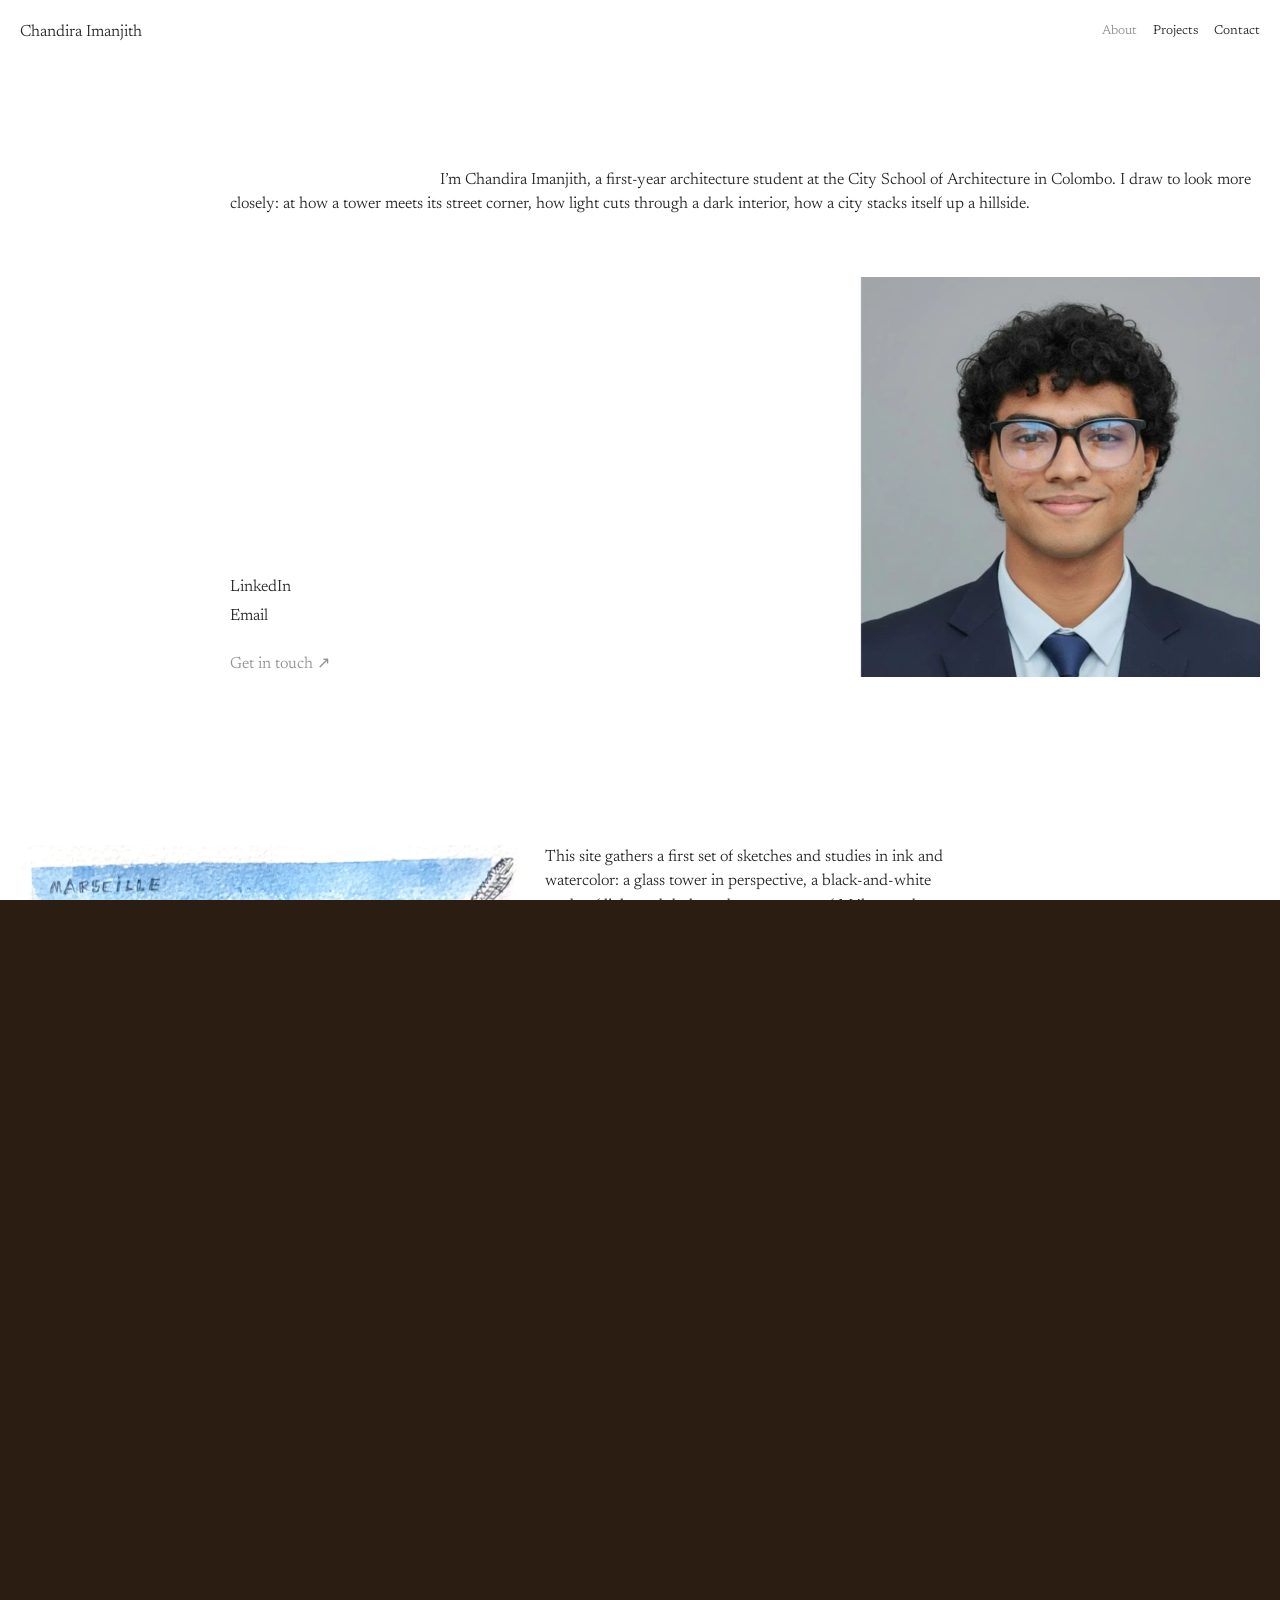
==== about.html @ c1c3565d "Add portfolio site with park map home page Static site for Chandira Imanjith: a pannable, zoomable p" ====
<!doctype html>
<html lang="en">
<head>
<meta charset="utf-8">
<meta name="viewport" content="width=device-width, initial-scale=1, viewport-fit=cover">
<title>About — Chandira Imanjith</title>
<meta name="description" content="Chandira Imanjith is a first-year architecture student at the City School of Architecture, Colombo.">
<link rel="icon" href="data:image/svg+xml,%3Csvg xmlns='http://www.w3.org/2000/svg' viewBox='0 0 32 32'%3E%3Crect width='32' height='32' fill='%23202020'/%3E%3Cpath d='M6 21c5-9 8 5 12-3s5-6 8-7' fill='none' stroke='%23fff' stroke-width='2' stroke-linecap='round'/%3E%3C/svg%3E">
<link rel="preconnect" href="https://fonts.googleapis.com">
<link rel="preconnect" href="https://fonts.gstatic.com" crossorigin>
<link href="https://fonts.googleapis.com/css2?family=Newsreader:ital,opsz,wght@0,6..72,300..500;1,6..72,300..500&display=swap" rel="stylesheet">
<link rel="stylesheet" href="assets/css/style.css">
<script>document.documentElement.classList.add('js');try{if(sessionStorage.getItem('pt')==='1')document.documentElement.classList.add('pt-covered')}catch(e){}</script>
</head>
<body>
<div class="pt" aria-hidden="true"></div>
<div class="topfade" aria-hidden="true">
  <div class="topfade__blur"></div><div class="topfade__blur"></div><div class="topfade__blur"></div><div class="topfade__blur"></div>
  <div class="topfade__wash"></div>
</div>

<header class="header">
  <nav class="header__nav" aria-label="Main">
    <a class="header__logo" href="index.html">Chandira Imanjith</a>
    <ul class="header__links">
      <li><a href="about.html" aria-current="page">About</a></li>
      <li><a href="projects.html">Projects</a></li>
      <li><a href="contact.html">Contact</a></li>
    </ul>
  </nav>
</header>

<main class="about">
  <h1 class="sr-only">About Chandira Imanjith</h1>

  <section class="grid">
    <p class="about__intro" data-reveal="text">I’m Chandira Imanjith, a first-year architecture student at the City School of Architecture in Colombo. I draw to look more closely: at how a tower meets its street corner, how light cuts through a dark interior, how a city stacks itself up a hillside.</p>
  </section>

  <section class="grid about__mid">
    <ul class="about__links">
      <li><a href="https://www.linkedin.com/in/chandira-imanjith-b4b7283a2" target="_blank" rel="noopener noreferrer">LinkedIn</a></li>
      <li><a href="mailto:imangithchandira@gmail.com">Email</a></li>
      <li class="dim"><a href="contact.html">Get in touch ↗</a></li>
    </ul>
    <div class="about__portrait media" data-reveal="img">
      <img src="assets/img/portrait.webp" alt="Portrait of Chandira Imanjith" width="800" height="800">
    </div>
  </section>

  <section class="grid about__more">
    <a class="about__figure" href="project.html?p=marseille">
      <div class="media" data-reveal="img" style="aspect-ratio:1300 / 1740">
        <img src="assets/img/marseille.webp" alt="Watercolor and ink sketch of a Marseille stairway opening onto the harbor" width="1300" height="1740" loading="lazy">
      </div>
    </a>
    <div class="about__text">
      <p data-reveal="text">This site gathers a first set of sketches and studies in ink and watercolor: a glass tower in perspective, a black-and-white study of light and dark, and street scenes of Málaga and Marseille.</p>
      <p data-reveal="text">I’m at the beginning of my studies, and this map will keep growing with them. If something here catches your eye, I’d be glad to hear from you.</p>
    </div>
  </section>
</main>

<footer class="footer">
  <span>Copyright Chandira Imanjith <span data-year>2026</span></span>
  <span class="footer__links">
    <a href="mailto:imangithchandira@gmail.com">Email</a>
    <a href="https://www.linkedin.com/in/chandira-imanjith-b4b7283a2" target="_blank" rel="noopener noreferrer">LinkedIn</a>
  </span>
</footer>

<script src="assets/js/data.js"></script>
<script src="assets/js/site.js"></script>
</body>
</html>
---- assets/css/style.css ----
/* ==========================================================================
   Chandira Imanjith — portfolio
   ========================================================================== */

:root {
  --ink: #202020;
  --ink-50: rgba(32, 32, 32, .5);
  --ink-25: rgba(32, 32, 32, .25);
  --paper: #fff;
  --ui-line: #e3e0d9;
  --ui-tick: #b7b2a6;
  --ui-hover: #f4f2ee;
  --cover: #2c1d12;                 /* page-transition screen */

  --m: 20px;                        /* grid margin and gutter */
  --line: calc(clamp(640px, 100vh, 1200px) / 37.5);
  --section: calc(var(--line) * 7);
  --col: calc((100vw - 13 * var(--m)) / 12);

  --ease-out: cubic-bezier(.16, 1, .3, 1);
  --ease-page: cubic-bezier(.58, .08, .13, 1);
  --font: "Newsreader", "Iowan Old Style", "Palatino Linotype", Palatino, Georgia, serif;
}

@media (max-width: 991px) {
  :root { --section: calc(var(--line) * 5); }
}

*, *::before, *::after { box-sizing: border-box; }

html {
  font-size: clamp(14.5px, 1.1111vw, 21.333px);
  -webkit-text-size-adjust: 100%;
  text-size-adjust: 100%;
  scrollbar-width: thin;
  scrollbar-color: gray transparent;
}

body {
  margin: 0;
  min-height: 100vh;
  min-height: 100dvh;
  display: flex;
  flex-direction: column;
  background: var(--paper);
  color: var(--ink);
  font-family: var(--font);
  font-optical-sizing: auto;
  font-size: 1rem;
  font-weight: 350;
  line-height: 1.5;
  -webkit-font-smoothing: antialiased;
  -moz-osx-font-smoothing: grayscale;
}

a { color: inherit; text-decoration: none; }
img { display: block; max-width: 100%; }
h1, h2, h3, p, figure, dl, dd, ul { margin: 0; }
h1, h2, h3 { font-size: inherit; font-weight: inherit; }
ul { padding: 0; list-style: none; }
button, input, textarea { font: inherit; color: inherit; }
button { background: none; border: 0; padding: 0; cursor: pointer; }
:focus-visible { outline: 1px solid var(--ink); outline-offset: 3px; }

.t-ui   { font-size: .875rem;  line-height: 1.25; }
.t-body { font-size: 1.125rem; line-height: 1.5; }
.dim    { color: var(--ink-50); }

.sr-only {
  position: absolute; width: 1px; height: 1px; padding: 0; margin: -1px;
  overflow: hidden; clip: rect(0, 0, 0, 0); white-space: nowrap; border: 0;
}

/* ---------- 12-column grid ---------- */

.grid {
  display: grid;
  grid-template-columns: repeat(12, minmax(0, 1fr));
  gap: var(--m);
  margin-inline: var(--m);
}

@media (max-width: 991px) {
  .grid { grid-template-columns: repeat(4, minmax(0, 1fr)); }
}

/* ---------- header, top fade, footer ---------- */

.header { position: fixed; inset: 0 0 auto 0; z-index: 100; }
.header__nav { display: flex; align-items: center; justify-content: space-between; padding: var(--m); }
.header__logo { font-size: 1.125rem; line-height: 1.5; }
.header__links { display: flex; align-items: center; gap: 16px; font-size: .875rem; line-height: 1.25; }
.header a { transition: opacity .3s; }
.header a:hover { opacity: .4; }
.header__links a[aria-current="page"] { opacity: .5; }

.topfade { position: fixed; inset: 0 0 auto 0; height: 50vh; z-index: 90; pointer-events: none; }
.topfade__blur {
  position: absolute; inset: 0 0 auto 0;
  -webkit-mask-image: linear-gradient(#000, transparent);
  mask-image: linear-gradient(#000, transparent);
}
.topfade__blur:nth-child(1) { height: 40%; -webkit-backdrop-filter: blur(2px);  backdrop-filter: blur(2px); }
.topfade__blur:nth-child(2) { height: 30%; -webkit-backdrop-filter: blur(4px);  backdrop-filter: blur(4px); }
.topfade__blur:nth-child(3) { height: 20%; -webkit-backdrop-filter: blur(8px);  backdrop-filter: blur(8px); }
.topfade__blur:nth-child(4) { height: 10%; -webkit-backdrop-filter: blur(12px); backdrop-filter: blur(12px); }
.topfade__wash {
  position: absolute; inset: 0;
  background: linear-gradient(to bottom, rgba(255, 255, 255, .66), transparent);
  opacity: 0;
  transition: opacity .5s var(--ease-out);
}
.is-scrolled .topfade__wash { opacity: 1; }
@media (max-width: 991px) {
  .topfade { height: 34vh; }
}

main { flex: 1 0 auto; }

.footer {
  display: flex; align-items: center; justify-content: space-between; gap: 16px;
  padding: 0 var(--m) var(--m);
  font-size: .875rem; line-height: 1.25;
}
.footer__links { display: flex; gap: 16px; }
.footer a { transition: opacity .2s; }
.footer a:hover { opacity: .5; }

/* ---------- page transition screen ---------- */

.pt {
  position: fixed; inset: 0; z-index: 2147483647;
  background: var(--cover);
  transform: translateY(100%);
  pointer-events: none;
  will-change: transform;
}
.pt-enter .pt   { transform: translateY(0); transition: transform .8s var(--ease-page); pointer-events: auto; }
.pt-covered .pt { transform: translateY(0); }
.pt-exit .pt    { transform: translateY(-100%); transition: transform .9s var(--ease-page); }

/* ---------- reveals (only when JS is running) ---------- */

.w  { display: inline-block; overflow: hidden; vertical-align: top; text-indent: 0; padding-bottom: .16em; margin-bottom: -.16em; }
.wi { display: inline-block; transition: transform 1s var(--ease-out); transition-delay: calc(var(--i, 0) * 80ms); }

.js [data-reveal="text"] { visibility: hidden; }
.js [data-reveal="text"].is-split { visibility: visible; }
.js [data-reveal="text"]:not(.is-in) .wi { transform: translateY(120%); }

.media { background: rgba(0, 0, 0, .05); overflow: hidden; }
.media img { width: 100%; height: 100%; object-fit: cover; }
.js .media img { opacity: 0; filter: blur(16px); transition: opacity 1.1s ease, filter 1.4s ease; }
.js .media.is-in img { opacity: 1; filter: none; }

/* ==========================================================================
   Home — the map
   ========================================================================== */

.is-map, .is-map body { overflow: hidden; height: 100%; }

.map {
  position: relative;
  height: 100vh;
  height: 100dvh;
  overflow: hidden;
  overflow: clip;
  background: var(--paper);
  cursor: grab;
  user-select: none;
  -webkit-user-select: none;
  touch-action: none;
  -webkit-tap-highlight-color: transparent;
  outline: none;
}
.map[data-status="dragging"] { cursor: grabbing; }

.map__world {
  position: absolute; top: 0; left: 0;
  transform-origin: 0 0;
  transition: opacity .6s;
}
.map[data-status="loading"] .map__world { opacity: 0; }

/* The park. Ground is barely there; routes and pieces carry the picture.
   --hair keeps linework one hairline wide on screen at every zoom. */
.park { position: absolute; top: 0; left: 0; overflow: visible; pointer-events: none; --hair: calc(.8px * var(--ls, 1)); }

.park__lawn-edge { fill: none; stroke: #e3ecda; stroke-width: calc(var(--hair) * 2); }
.park__lawn      { fill: #f8fbf5; }
.park__contour   { fill: none; stroke: #e9f0e2; stroke-width: var(--hair); }
.park__bed       { fill: #f4f8ef; stroke: #e0e9d6; stroke-width: var(--hair); }
.park__tree      { fill: rgba(178, 204, 160, .11); stroke: #d3dfc8; stroke-width: var(--hair); }
.park__trunk     { fill: #d3dfc8; }
.park__hard      { fill: #fbf9f5; stroke: #e7e3d9; stroke-width: var(--hair); }
.park__pad       { fill: #faf8f4; stroke: #e2ddd1; stroke-width: var(--hair); }
.park__line      { fill: none; stroke: #e7e3d9; stroke-width: var(--hair); }
.park__water     { fill: #f3f7fd; stroke: #d9e5f3; stroke-width: var(--hair); }
.park__ripple    { fill: none; stroke: #d9e5f3; stroke-width: var(--hair); }
.park__bound     { fill: none; stroke: #e2ded5; stroke-width: var(--hair); stroke-dasharray: 70 16 6 16; }
.park__note      { fill: #d2cdc2; font-family: var(--font); font-size: 30px; letter-spacing: .06em; text-anchor: middle; }

.park__route { transition: opacity .45s; }
.park__route path { fill: none; stroke-linecap: round; stroke-linejoin: round; }
.park.has-focus .park__route:not(.is-on) { opacity: .35; }

.park__route--stream .r1 { stroke: #c3d5ee; stroke-width: 36; }
.park__route--stream .r2 { stroke: #eef4fc; stroke-width: 31; }
.park__route--stream .r3 { stroke: #cfdcf0; stroke-width: 2; stroke-dasharray: 20 44; }

.park__route--boardwalk .r1 { stroke: #e2c2a6; stroke-width: 32; }
.park__route--boardwalk .r2 { stroke: #fbf2e8; stroke-width: 27; }
.park__route--boardwalk .r3 { stroke: #ecd7c3; stroke-width: 27; stroke-dasharray: 1.6 11; stroke-linecap: butt; }

.park__route--sand .r1 { stroke: #eedd9c; stroke-width: 28; }
.park__route--sand .r2 { stroke: #fef9e4; stroke-width: 24; }

.park__route--stones .r1 { stroke: #a3a3a3; stroke-width: 16; stroke-dasharray: 20 12; stroke-linecap: butt; }

.park__bridge { fill: none; stroke: #c6c2b8; stroke-linecap: butt; }

.map__node { position: absolute; }
.map__link {
  display: block; width: 100%; height: 100%;
  -webkit-user-drag: none;
  /* a soft shadow lifts each piece off the park (sizes are in map units) */
  box-shadow: 0 14px 44px rgba(32, 32, 32, .16), 0 2px 8px rgba(32, 32, 32, .1);
  transition: opacity 1s var(--ease-out), transform 1.2s var(--ease-out);
  transition-delay: var(--d, 0ms);
}
.map[data-status="loading"] .map__link { opacity: 0; transform: scale(.9); }
.map__link:focus-visible { outline: calc(1.5px * var(--ls, 1)) solid var(--ink); outline-offset: calc(5px * var(--ls, 1)); }
.map__img {
  display: block; width: 100%; height: 100%; object-fit: cover;
  transition: filter .3s;
  -webkit-user-drag: none;
  pointer-events: none;
}
@media (hover: hover) {
  .map__link:hover .map__img { filter: brightness(1.06); }
}
.map__link:focus-visible .map__img { filter: brightness(1.03); }

.map__caption {
  position: absolute; left: var(--m); bottom: var(--m); z-index: 10;
  max-width: 20rem;
  font-size: .875rem; line-height: 1.25;
  color: #fff;
  mix-blend-mode: difference;
  pointer-events: none;
}

.map__hint {
  position: absolute; top: 0; left: 0; z-index: 20;
  font-size: .875rem; line-height: 1.25;
  white-space: nowrap;
  pointer-events: none;
  opacity: 0;
  transition: opacity .25s;
}
.map__hint span { display: block; padding: 6px 10px; background: rgba(255, 255, 255, .85); }
.map__hint.is-on { opacity: 1; transition-delay: .5s; }

.map__zoom {
  position: absolute; top: 50%; right: max(16px, env(safe-area-inset-right));
  transform: translateY(-50%);
  z-index: 30;
  display: flex; flex-direction: column; align-items: center; gap: 8px;
  cursor: default;
}
.map__zoom-btn {
  display: grid; place-items: center;
  width: 36px; height: 36px;
  color: var(--ink);
  background: rgba(255, 255, 255, .9);
  border: 1px solid var(--ui-line);
  border-radius: 10px;
  transition: background .2s, opacity .2s;
}
.map__zoom-btn:hover:not(:disabled) { background: var(--ui-hover); }
.map__zoom-btn:disabled { opacity: .35; cursor: default; }
.map__zoom-ticks {
  display: flex; flex-direction: column; align-items: center; gap: 2px;
  width: 36px; padding: 6px 0;
  background: rgba(255, 255, 255, .9);
  border: 1px solid var(--ui-line);
  border-radius: 10px;
}
.map__zoom-tick { display: grid; place-items: center; width: 100%; height: 14px; }
.map__zoom-tick::after { content: ""; width: 12px; height: 1px; background: var(--ui-tick); transition: width .2s, background .2s; }
.map__zoom-tick:hover::after { background: var(--ink); }
.map__zoom-tick[aria-current]::after { width: 20px; background: var(--ink); }
@media (pointer: coarse) {
  .map__zoom-btn { width: 44px; height: 44px; }
  .map__zoom-ticks { width: 44px; }
  .map__zoom-tick { height: 20px; }
}
@media (max-width: 600px) {
  .map__caption { max-width: min(17rem, calc(100vw - 2 * var(--m) - 60px)); }
}

.map__noscript { position: absolute; inset: 0; display: grid; place-content: center; gap: .5em; text-align: center; }

/* ==========================================================================
   Projects — looping, alternating list
   ========================================================================== */

.is-loop { scrollbar-width: none; }
.is-loop::-webkit-scrollbar { display: none; }

.plist { row-gap: 10em; padding-block: 5em; }
.plist__item { display: block; grid-column: 1 / span 6; }
.plist__item:nth-child(even) { grid-column: 7 / span 6; }
.plist__item--tall { grid-column: 1 / span 5; }
.plist__item--tall:nth-child(even) { grid-column: 8 / span 5; }
/* never let a piece grow taller than the screen */
.plist__item article { max-width: calc((100vh - 9rem) * var(--ar, 1)); }
.plist__item:nth-child(even) article { margin-left: auto; }
.plist__title { margin-top: 4px; font-size: .875rem; line-height: 1.25; transition: opacity .3s; }
.plist__item .media img { transition: opacity 1.1s ease, filter 1.4s ease, transform 1.2s var(--ease-out); }
@media (hover: hover) {
  .plist__item:hover .plist__title { opacity: .4; }
  .plist__item:hover .media img { transform: scale(1.015); }
}

@media (max-width: 991px) {
  .plist { row-gap: 6em; padding-block: 3em; }
  .plist__item, .plist__item:nth-child(even),
  .plist__item--tall, .plist__item--tall:nth-child(even) { grid-column: 1 / -1; }
  .plist__item article { max-width: none; }
}

/* ==========================================================================
   Project page
   ========================================================================== */

.project { padding-block: var(--section); }
.project .grid { row-gap: 16px; }
.project__intro { margin-bottom: var(--section); font-size: 1.125rem; line-height: 1.5; }
.project__title { grid-column: 1 / span 6; }
.project__desc  { grid-column: 7 / span 6; }

.project__row + .project__row { margin-top: calc(var(--line) * 3); }
.project__fig { grid-column: var(--c); }
.project__fig figcaption { margin-top: 4px; font-size: .875rem; line-height: 1.25; }

.project__meta { margin-block: var(--section); font-size: 1.125rem; line-height: 1.5; }
.project__meta h2 { grid-column: 1 / span 6; }
.meta { grid-column: 7 / span 6; display: grid; grid-template-columns: 1fr 1fr; gap: 32px 16px; }

.project__next { margin-top: var(--section); font-size: 1.125rem; line-height: 1.5; }
.project__next span { grid-column: 1 / span 6; }
.project__next a { grid-column: 7 / span 6; transition: opacity .3s; }
.project__next a:hover { opacity: .4; }

@media (max-width: 991px) {
  .project__title, .project__desc, .project__fig,
  .project__meta h2, .meta, .project__next span, .project__next a { grid-column: 1 / -1; }
  .project .grid { row-gap: 28px; }
  .project__intro, .project__meta, .project__next { row-gap: 12px; }
  .project__row + .project__row { margin-top: 28px; }
}

/* ==========================================================================
   About
   ========================================================================== */

.about { padding-block: var(--section); font-size: 1.125rem; line-height: 1.5; }
.about__intro { grid-column: 3 / -1; text-indent: calc(2 * var(--col) + 2 * var(--m)); }
.about__mid { margin-top: calc(var(--line) * 2.5); align-items: end; }
.about__links { grid-column: 3 / span 4; display: flex; flex-direction: column; align-items: flex-start; gap: 4px; }
.about__links a { transition: opacity .3s; }
.about__links a:hover { opacity: .4; }
.about__links .dim { margin-top: 1.25em; }
.about__portrait { grid-column: 9 / -1; aspect-ratio: 1; }
.about__more { margin-top: var(--section); }
.about__figure { grid-column: 1 / span 5; }
.about__text { grid-column: 6 / span 4; }
.about__text p + p { margin-top: 16px; }

@media (max-width: 991px) {
  .about__intro { grid-column: 1 / -1; text-indent: 3em; }
  .about__mid { margin-top: calc(var(--line) * 2); row-gap: 28px; }
  .about__portrait { grid-column: 1 / span 3; grid-row: 1; }
  .about__links { grid-column: 1 / -1; grid-row: 2; }
  .about__figure, .about__text { grid-column: 1 / -1; }
}

/* ==========================================================================
   Contact
   ========================================================================== */

.contact {
  display: flex; flex-direction: column; align-items: center; justify-content: center;
  padding: calc(var(--line) * 4.5) var(--m) calc(var(--line) * 3);
  text-align: center;
  font-size: 1.125rem; line-height: 1.5;
}
.contact__portrait { width: 7.5rem; aspect-ratio: 1; margin-bottom: calc(var(--line) * 1.25); }
.contact__lede { max-width: 35rem; margin-top: 12px; color: var(--ink-50); }
.contact__lede a { transition: color .3s; }
.contact__lede a:hover { color: var(--ink); }
.contact__links { display: flex; gap: 20px; justify-content: center; margin-top: calc(var(--line) * 2); font-size: .875rem; line-height: 1.25; }
.contact__links a { transition: opacity .3s; }
.contact__links a:hover { opacity: .4; }

.form { width: 100%; max-width: 41rem; margin-top: calc(var(--line) * 2); }
.form__label { margin-bottom: calc(var(--line) * 1.25); }
.form__step { border: 0; margin: 0; padding: 0; min-width: 0; text-align: left; }
.form__step[hidden] { display: none; }
.form__step.is-active { animation: step-in .7s var(--ease-out) both; }
@keyframes step-in { from { opacity: 0; transform: translateY(10px); } }

.form input[type="text"], .form input[type="email"], .form textarea {
  display: block; width: 100%;
  height: 2.25rem; margin-top: 4px; padding: 0;
  background: transparent;
  border: 0; border-bottom: 1px solid var(--ink-25);
  border-radius: 0;
  outline: none;
  transition: border-color .3s;
}
.form textarea { height: 9rem; padding-top: .35rem; resize: vertical; line-height: 1.5; }
.form ::placeholder { color: rgba(32, 32, 32, .4); opacity: 1; }
.form input:focus, .form textarea:focus { border-bottom-color: var(--ink); }
.form [aria-invalid="true"] { border-bottom-color: #b5432a; }

.form__option {
  display: flex; align-items: center; gap: 12px;
  height: 2.25rem; margin-top: 4px;
  border-bottom: 1px solid var(--ink-25);
  color: rgba(32, 32, 32, .4);
  cursor: pointer;
  transition: color .3s, border-color .3s;
}
.form__option:hover { color: var(--ink); }
.form__option::before {
  content: ""; width: 8px; height: 8px; border-radius: 50%;
  background: currentColor; opacity: .4;
  transition: opacity .3s;
}
.form__option:has(input:checked) { color: var(--ink); border-bottom-color: var(--ink); }
.form__option:has(input:checked)::before { opacity: 1; }
.form__option:has(input:focus-visible) { outline: 1px solid var(--ink); outline-offset: 3px; }
.form__option input { position: absolute; opacity: 0; pointer-events: none; }

.form__done { text-align: center; }
.form__done p + p { margin-top: 12px; color: var(--ink-50); }

.form__dots { display: flex; justify-content: center; margin-top: calc(var(--line) * 1.5); }
.form__dot { display: grid; place-items: center; width: 14px; height: 14px; }
.form__dot::after { content: ""; width: 8px; height: 8px; border-radius: 50%; background: var(--ink-25); transition: background .2s; }
.form__dot:hover::after { background: rgba(32, 32, 32, .4); }
.form__dot[aria-current]::after { background: rgba(32, 32, 32, .6); }

.form__actions { display: flex; justify-content: center; gap: 24px; margin-top: calc(var(--line) * 1.25); }
.form__actions button { transition: opacity .3s; }
.form__actions button:hover { opacity: .4; }
.form__actions [hidden] { display: none; }

/* ==========================================================================
   Reduced motion
   ========================================================================== */

@media (prefers-reduced-motion: reduce) {
  .map__world, .map__link, .wi, .media img, .pt { transition: none !important; }
  .park__route { transition: opacity .2s; }
  .map__hint.is-on { transition-delay: 0s; }
  .form__step.is-active { animation: none; }
  .js .media img { filter: none; }
}
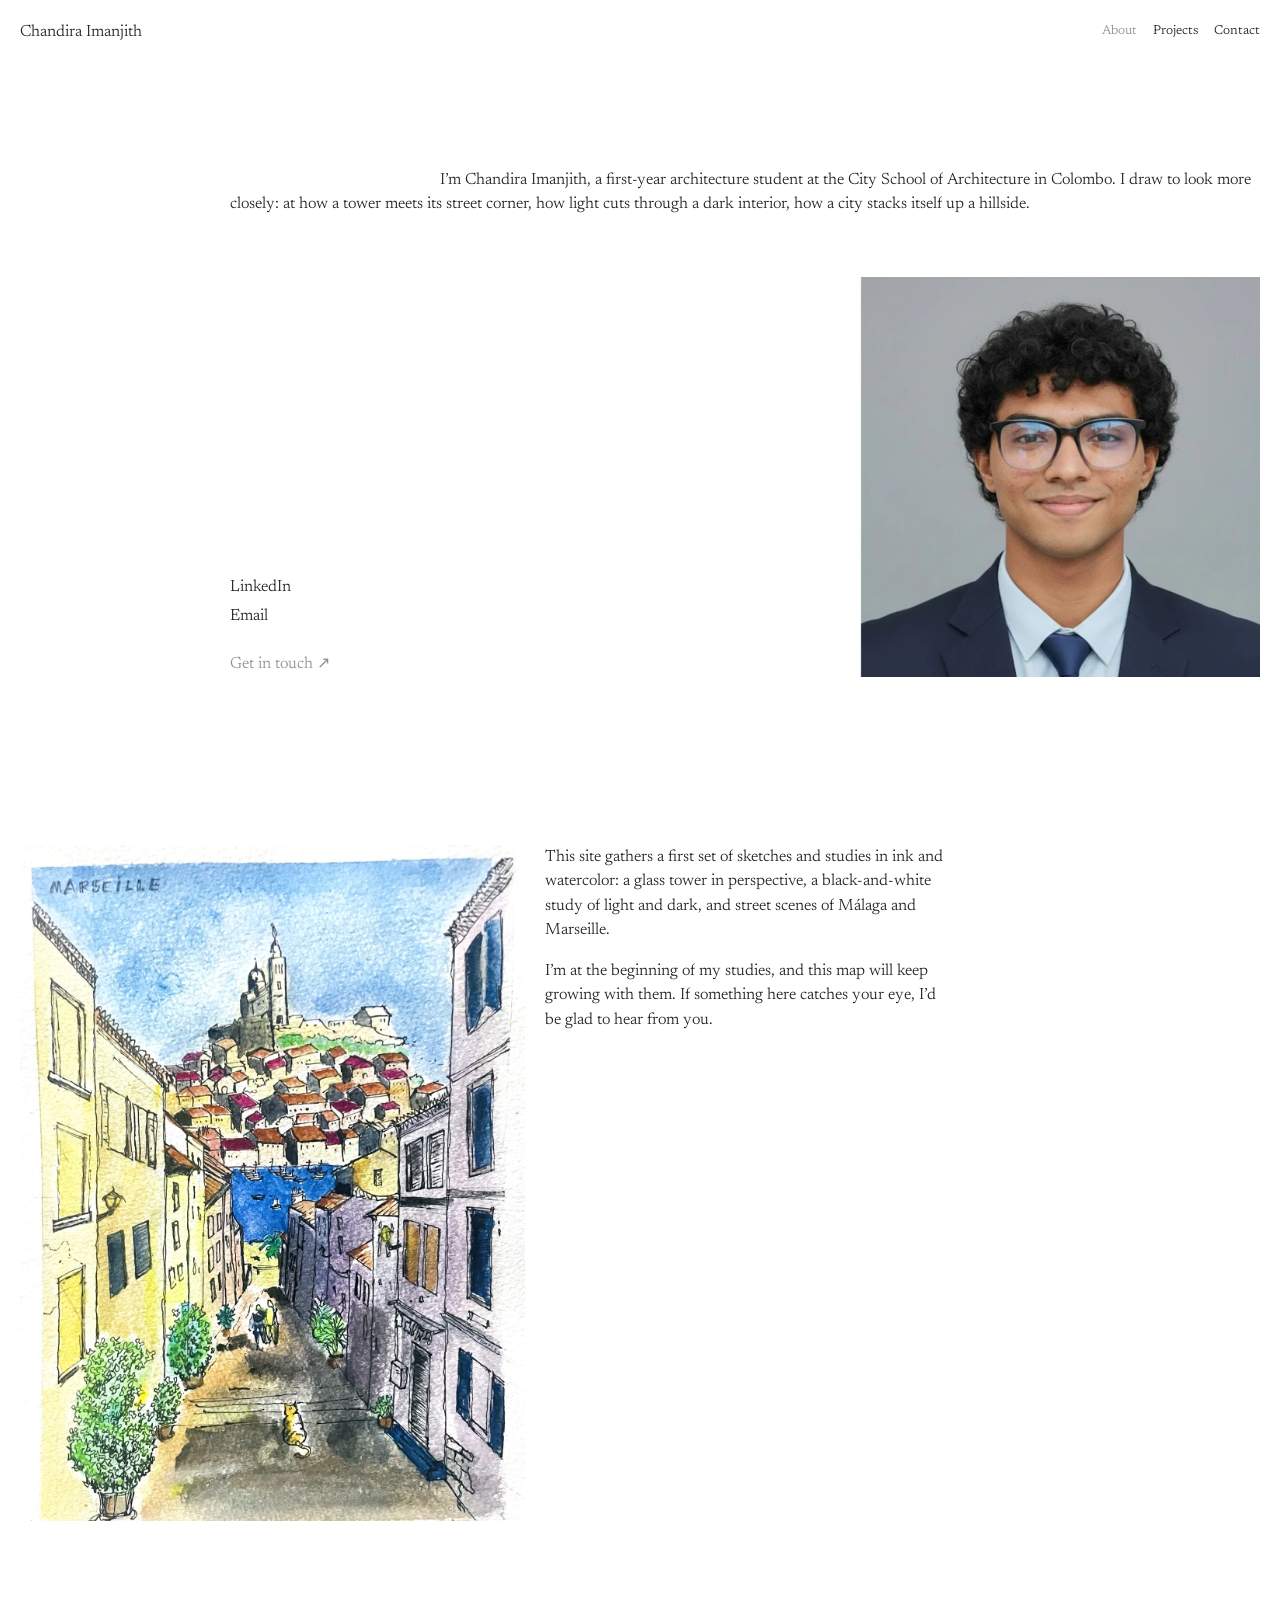
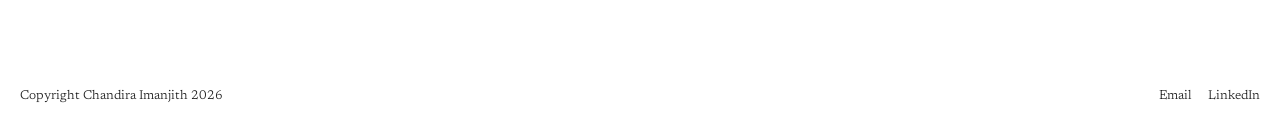
==== commit 491288bc: "Add Colombo Town Hall, bento Projects page, quieter map routes - Projects page: two-column bento gri" ====
--- a/about.html
+++ b/about.html
@@ -3,17 +3,16 @@
 <head>
 <meta charset="utf-8">
 <meta name="viewport" content="width=device-width, initial-scale=1, viewport-fit=cover">
-<title>About — Chandira Imanjith</title>
+<title>Chandira Imanjith</title>
 <meta name="description" content="Chandira Imanjith is a first-year architecture student at the City School of Architecture, Colombo.">
-<link rel="icon" href="data:image/svg+xml,%3Csvg xmlns='http://www.w3.org/2000/svg' viewBox='0 0 32 32'%3E%3Crect width='32' height='32' fill='%23202020'/%3E%3Cpath d='M6 21c5-9 8 5 12-3s5-6 8-7' fill='none' stroke='%23fff' stroke-width='2' stroke-linecap='round'/%3E%3C/svg%3E">
+<link rel="icon" type="image/svg+xml" href="assets/favicon.svg">
 <link rel="preconnect" href="https://fonts.googleapis.com">
 <link rel="preconnect" href="https://fonts.gstatic.com" crossorigin>
 <link href="https://fonts.googleapis.com/css2?family=Newsreader:ital,opsz,wght@0,6..72,300..500;1,6..72,300..500&display=swap" rel="stylesheet">
 <link rel="stylesheet" href="assets/css/style.css">
-<script>document.documentElement.classList.add('js');try{if(sessionStorage.getItem('pt')==='1')document.documentElement.classList.add('pt-covered')}catch(e){}</script>
+<script>document.documentElement.classList.add('js');</script>
 </head>
 <body>
-<div class="pt" aria-hidden="true"></div>
 <div class="topfade" aria-hidden="true">
   <div class="topfade__blur"></div><div class="topfade__blur"></div><div class="topfade__blur"></div><div class="topfade__blur"></div>
   <div class="topfade__wash"></div>
--- a/assets/css/style.css
+++ b/assets/css/style.css
@@ -10,7 +10,6 @@
   --ui-line: #e3e0d9;
   --ui-tick: #b7b2a6;
   --ui-hover: #f4f2ee;
-  --cover: #2c1d12;                 /* page-transition screen */
 
   --m: 20px;                        /* grid margin and gutter */
   --line: calc(clamp(640px, 100vh, 1200px) / 37.5);
@@ -18,7 +17,6 @@
   --col: calc((100vw - 13 * var(--m)) / 12);
 
   --ease-out: cubic-bezier(.16, 1, .3, 1);
-  --ease-page: cubic-bezier(.58, .08, .13, 1);
   --font: "Newsreader", "Iowan Old Style", "Palatino Linotype", Palatino, Georgia, serif;
 }
 
@@ -126,19 +124,6 @@
 .footer a { transition: opacity .2s; }
 .footer a:hover { opacity: .5; }
 
-/* ---------- page transition screen ---------- */
-
-.pt {
-  position: fixed; inset: 0; z-index: 2147483647;
-  background: var(--cover);
-  transform: translateY(100%);
-  pointer-events: none;
-  will-change: transform;
-}
-.pt-enter .pt   { transform: translateY(0); transition: transform .8s var(--ease-page); pointer-events: auto; }
-.pt-covered .pt { transform: translateY(0); }
-.pt-exit .pt    { transform: translateY(-100%); transition: transform .9s var(--ease-page); }
-
 /* ---------- reveals (only when JS is running) ---------- */
 
 .w  { display: inline-block; overflow: hidden; vertical-align: top; text-indent: 0; padding-bottom: .16em; margin-bottom: -.16em; }
@@ -215,6 +200,10 @@
 .park__route--sand .r1 { stroke: #eedd9c; stroke-width: 28; }
 .park__route--sand .r2 { stroke: #fef9e4; stroke-width: 24; }
 
+.park__route--gravel .r1 { stroke: #cdc8bd; stroke-width: 24; }
+.park__route--gravel .r2 { stroke: #f7f5f0; stroke-width: 20; }
+.park__route--gravel .r3 { stroke: #d6d1c6; stroke-width: 3; stroke-dasharray: 0 14; }
+
 .park__route--stones .r1 { stroke: #a3a3a3; stroke-width: 16; stroke-dasharray: 20 12; stroke-linecap: butt; }
 
 .park__bridge { fill: none; stroke: #c6c2b8; stroke-linecap: butt; }
@@ -241,15 +230,6 @@
 }
 .map__link:focus-visible .map__img { filter: brightness(1.03); }
 
-.map__caption {
-  position: absolute; left: var(--m); bottom: var(--m); z-index: 10;
-  max-width: 20rem;
-  font-size: .875rem; line-height: 1.25;
-  color: #fff;
-  mix-blend-mode: difference;
-  pointer-events: none;
-}
-
 .map__hint {
   position: absolute; top: 0; left: 0; z-index: 20;
   font-size: .875rem; line-height: 1.25;
@@ -261,73 +241,65 @@
 .map__hint span { display: block; padding: 6px 10px; background: rgba(255, 255, 255, .85); }
 .map__hint.is-on { opacity: 1; transition-delay: .5s; }
 
-.map__zoom {
-  position: absolute; top: 50%; right: max(16px, env(safe-area-inset-right));
-  transform: translateY(-50%);
-  z-index: 30;
-  display: flex; flex-direction: column; align-items: center; gap: 8px;
-  cursor: default;
-}
-.map__zoom-btn {
-  display: grid; place-items: center;
-  width: 36px; height: 36px;
-  color: var(--ink);
-  background: rgba(255, 255, 255, .9);
-  border: 1px solid var(--ui-line);
+
+.map__noscript { position: absolute; inset: 0; display: grid; place-content: center; gap: .5em; text-align: center; }
+
+/* ==========================================================================
+   Projects — a bento grid laid on a cutting mat
+   ========================================================================== */
+
+/* The mat: a faint 1 cm grid with heavier 5 cm lines, rulers and angle guides. */
+.mat {
+  position: fixed; inset: 0; z-index: 0; pointer-events: none;
+  --mat-cell: 20px;
+  /* a breath of green that fades to white towards the top and right */
+  background-color: #fff;
+  background-image:
+    linear-gradient(to right, rgba(46, 125, 90, .05) 1px, transparent 1px),
+    linear-gradient(to bottom, rgba(46, 125, 90, .05) 1px, transparent 1px),
+    linear-gradient(to right, rgba(46, 125, 90, .024) 1px, transparent 1px),
+    linear-gradient(to bottom, rgba(46, 125, 90, .024) 1px, transparent 1px);
+  background-size:
+    calc(var(--mat-cell) * 5) calc(var(--mat-cell) * 5), calc(var(--mat-cell) * 5) calc(var(--mat-cell) * 5),
+    var(--mat-cell) var(--mat-cell), var(--mat-cell) var(--mat-cell);
+  background-position: var(--m) var(--m);
+}
+.mat::before { content: ""; position: absolute; inset: 0; background: linear-gradient(to top right, rgba(46, 125, 90, .045), rgba(46, 125, 90, 0) 70%); }
+.mat svg { position: absolute; inset: 0; width: 100%; height: 100%; overflow: visible; }
+.mat__guide { fill: none; stroke: rgba(46, 125, 90, .06); stroke-width: 1; }
+.mat__mark  { fill: rgba(46, 125, 90, .16); font-family: var(--font); font-size: 9px; letter-spacing: .04em; }
+
+/* Two columns of tiles, each at its drawing's own proportions, so nothing is
+   cropped; the columns end at different heights and the page scrolls. */
+.bento {
+  position: relative; z-index: 1;
+  display: flex; align-items: flex-start; gap: 28px;
+  max-width: 1500px; margin-inline: auto;
+  padding: calc(var(--m) * 2 + 2.4rem) clamp(var(--m), 5vw, 96px) 56px;
+}
+.bento__col { flex: 1 1 0; min-width: 0; display: flex; flex-direction: column; gap: 28px; }
+.bento__item { position: relative; display: block; }
+.bento__item .media {
   border-radius: 10px;
-  transition: background .2s, opacity .2s;
-}
-.map__zoom-btn:hover:not(:disabled) { background: var(--ui-hover); }
-.map__zoom-btn:disabled { opacity: .35; cursor: default; }
-.map__zoom-ticks {
-  display: flex; flex-direction: column; align-items: center; gap: 2px;
-  width: 36px; padding: 6px 0;
-  background: rgba(255, 255, 255, .9);
-  border: 1px solid var(--ui-line);
-  border-radius: 10px;
-}
-.map__zoom-tick { display: grid; place-items: center; width: 100%; height: 14px; }
-.map__zoom-tick::after { content: ""; width: 12px; height: 1px; background: var(--ui-tick); transition: width .2s, background .2s; }
-.map__zoom-tick:hover::after { background: var(--ink); }
-.map__zoom-tick[aria-current]::after { width: 20px; background: var(--ink); }
-@media (pointer: coarse) {
-  .map__zoom-btn { width: 44px; height: 44px; }
-  .map__zoom-ticks { width: 44px; }
-  .map__zoom-tick { height: 20px; }
-}
-@media (max-width: 600px) {
-  .map__caption { max-width: min(17rem, calc(100vw - 2 * var(--m) - 60px)); }
-}
-
-.map__noscript { position: absolute; inset: 0; display: grid; place-content: center; gap: .5em; text-align: center; }
-
-/* ==========================================================================
-   Projects — looping, alternating list
-   ========================================================================== */
-
-.is-loop { scrollbar-width: none; }
-.is-loop::-webkit-scrollbar { display: none; }
-
-.plist { row-gap: 10em; padding-block: 5em; }
-.plist__item { display: block; grid-column: 1 / span 6; }
-.plist__item:nth-child(even) { grid-column: 7 / span 6; }
-.plist__item--tall { grid-column: 1 / span 5; }
-.plist__item--tall:nth-child(even) { grid-column: 8 / span 5; }
-/* never let a piece grow taller than the screen */
-.plist__item article { max-width: calc((100vh - 9rem) * var(--ar, 1)); }
-.plist__item:nth-child(even) article { margin-left: auto; }
-.plist__title { margin-top: 4px; font-size: .875rem; line-height: 1.25; transition: opacity .3s; }
-.plist__item .media img { transition: opacity 1.1s ease, filter 1.4s ease, transform 1.2s var(--ease-out); }
+  background: #fff;
+  box-shadow: 0 0 0 1px rgba(32, 32, 32, .06), 0 10px 30px rgba(32, 32, 32, .07);
+}
+.bento__item .media img { transition: opacity 1.1s ease, filter 1.4s ease, transform 1.2s var(--ease-out); }
+.bento__title {
+  position: absolute; left: 10px; bottom: 10px;
+  padding: 6px 10px;
+  border-radius: 6px;
+  background: rgba(255, 255, 255, .88);
+  font-size: .875rem; line-height: 1.25;
+}
 @media (hover: hover) {
-  .plist__item:hover .plist__title { opacity: .4; }
-  .plist__item:hover .media img { transform: scale(1.015); }
-}
-
-@media (max-width: 991px) {
-  .plist { row-gap: 6em; padding-block: 3em; }
-  .plist__item, .plist__item:nth-child(even),
-  .plist__item--tall, .plist__item--tall:nth-child(even) { grid-column: 1 / -1; }
-  .plist__item article { max-width: none; }
+  .bento__item:hover .media img { transform: scale(1.03); }
+}
+
+/* Small screens: one column, in project order. */
+@media (max-width: 767px) {
+  .bento { flex-direction: column; align-items: stretch; gap: var(--m); padding-bottom: 40px; }
+  .bento__col { display: contents; }
 }
 
 /* ==========================================================================
@@ -463,7 +435,7 @@
    ========================================================================== */
 
 @media (prefers-reduced-motion: reduce) {
-  .map__world, .map__link, .wi, .media img, .pt { transition: none !important; }
+  .map__world, .map__link, .wi, .media img { transition: none !important; }
   .park__route { transition: opacity .2s; }
   .map__hint.is-on { transition-delay: 0s; }
   .form__step.is-active { animation: none; }
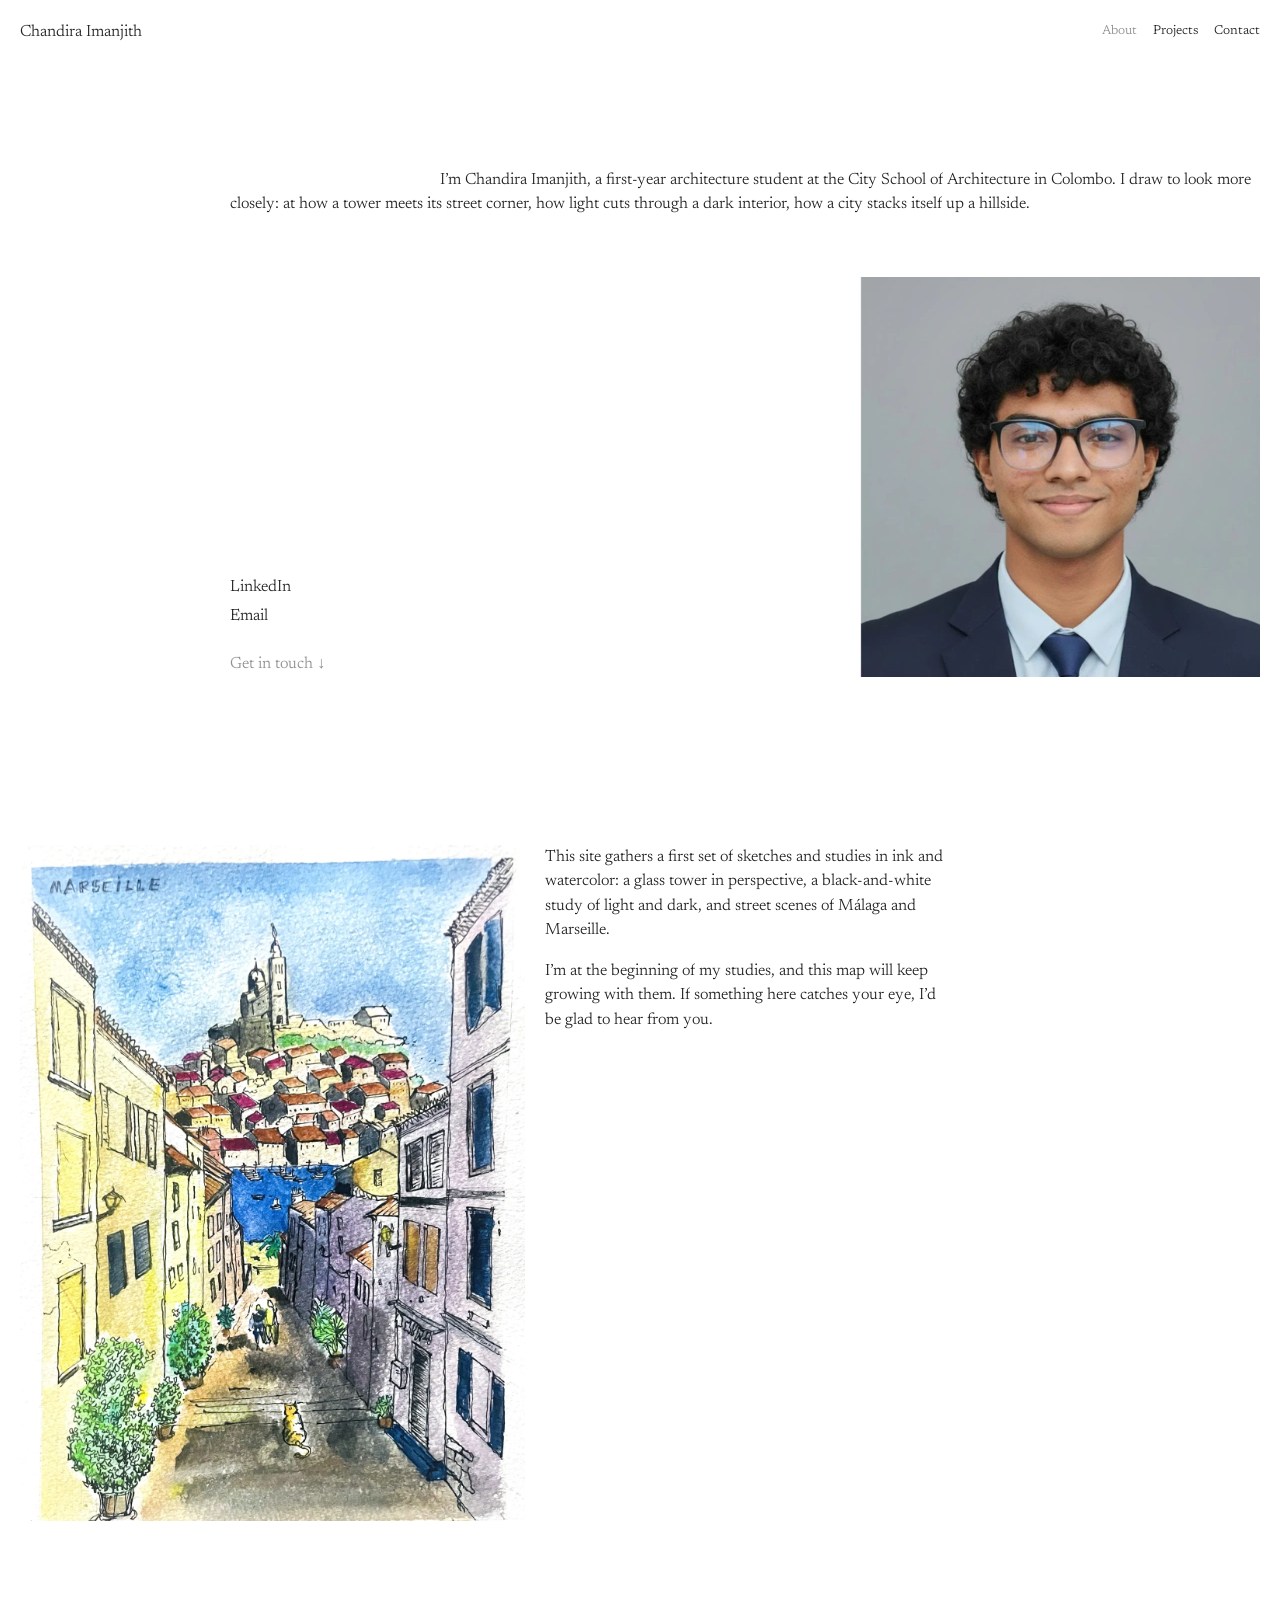
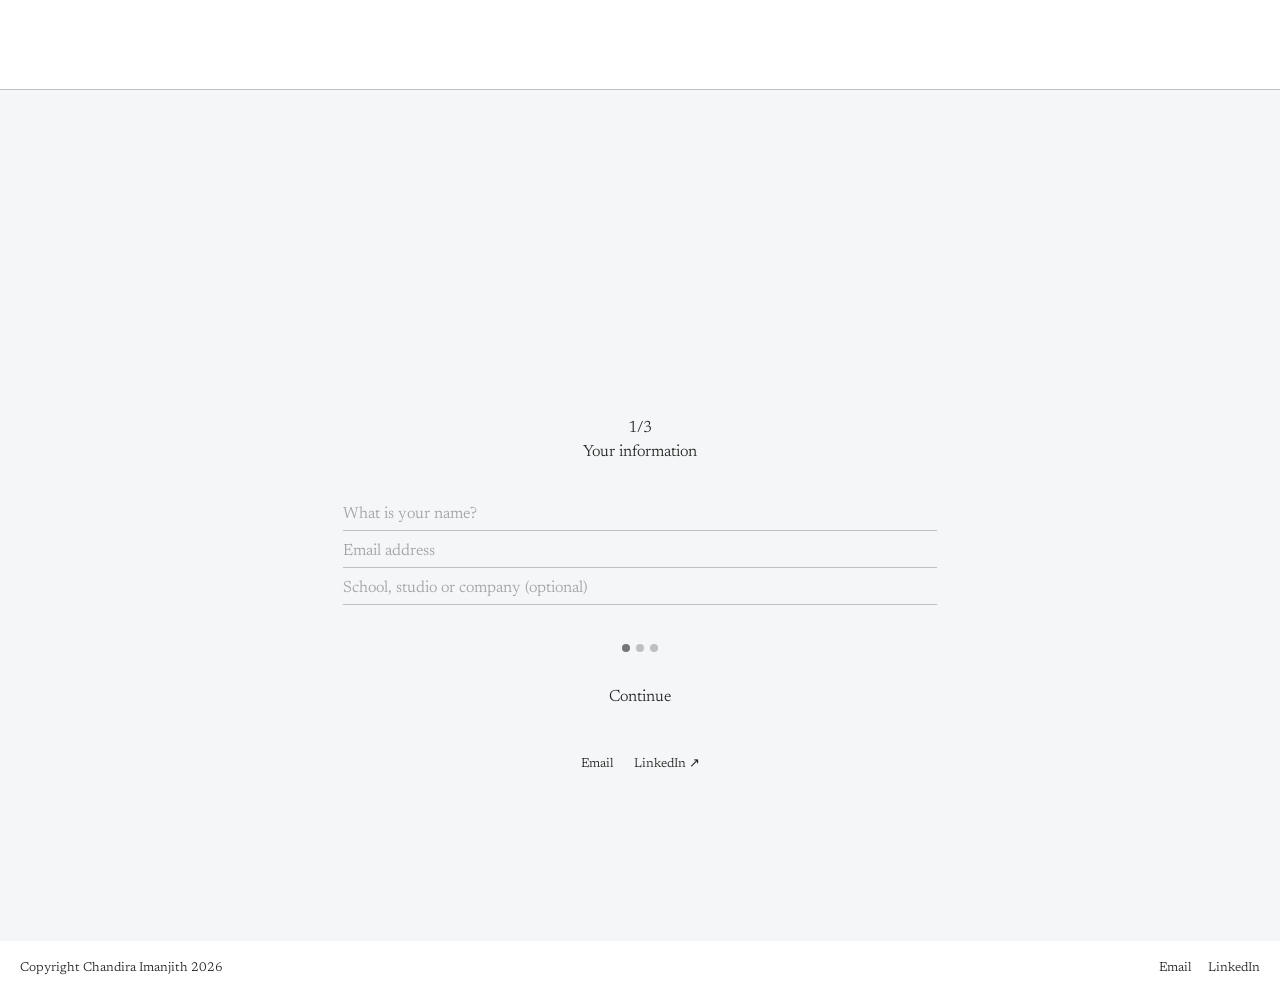
==== commit 242be6e9: "Move contact form onto the About page Drop the separate contact page and add the contact section to " ====
--- a/about.html
+++ b/about.html
@@ -24,12 +24,13 @@
     <ul class="header__links">
       <li><a href="about.html" aria-current="page">About</a></li>
       <li><a href="projects.html">Projects</a></li>
-      <li><a href="contact.html">Contact</a></li>
+      <li><a href="about.html#contact">Contact</a></li>
     </ul>
   </nav>
 </header>
 
-<main class="about">
+<main>
+<div class="about">
   <h1 class="sr-only">About Chandira Imanjith</h1>
 
   <section class="grid">
@@ -40,7 +41,7 @@
     <ul class="about__links">
       <li><a href="https://www.linkedin.com/in/chandira-imanjith-b4b7283a2" target="_blank" rel="noopener noreferrer">LinkedIn</a></li>
       <li><a href="mailto:imangithchandira@gmail.com">Email</a></li>
-      <li class="dim"><a href="contact.html">Get in touch ↗</a></li>
+      <li class="dim"><a href="#contact">Get in touch ↓</a></li>
     </ul>
     <div class="about__portrait media" data-reveal="img">
       <img src="assets/img/portrait.webp" alt="Portrait of Chandira Imanjith" width="800" height="800">
@@ -58,6 +59,57 @@
       <p data-reveal="text">I’m at the beginning of my studies, and this map will keep growing with them. If something here catches your eye, I’d be glad to hear from you.</p>
     </div>
   </section>
+</div>
+
+<section class="contact" id="contact" aria-labelledby="contact-title">
+  <h2 id="contact-title" data-reveal="text">Get in touch</h2>
+  <p class="contact__lede" data-reveal="text">A question about a drawing, a collaboration, a studio opportunity, or simply a hello: three short steps and your note is on its way. Or write directly: <a href="mailto:imangithchandira@gmail.com">imangithchandira@gmail.com</a></p>
+
+  <form class="form" data-form novalidate>
+    <p data-count>1/3</p>
+    <p class="form__label" data-label>Your information</p>
+
+    <fieldset class="form__step is-active" data-title="Your information">
+      <legend class="sr-only">Your information</legend>
+      <label class="sr-only" for="f-name">What is your name?</label>
+      <input id="f-name" name="name" type="text" placeholder="What is your name?" autocomplete="name" required>
+      <label class="sr-only" for="f-email">Email address</label>
+      <input id="f-email" name="email" type="email" placeholder="Email address" autocomplete="email" required>
+      <label class="sr-only" for="f-place">School, studio or company (optional)</label>
+      <input id="f-place" name="place" type="text" placeholder="School, studio or company (optional)" autocomplete="organization">
+    </fieldset>
+
+    <fieldset class="form__step" data-title="What brings you here" hidden>
+      <legend class="sr-only">What brings you here</legend>
+      <label class="form__option"><input type="radio" name="reason" value="Just saying hello" checked>Just saying hello</label>
+      <label class="form__option"><input type="radio" name="reason" value="A question about a drawing">A question about a drawing</label>
+      <label class="form__option"><input type="radio" name="reason" value="A collaboration">A collaboration</label>
+      <label class="form__option"><input type="radio" name="reason" value="A studio or internship opportunity">A studio or internship opportunity</label>
+    </fieldset>
+
+    <fieldset class="form__step" data-title="Your message" hidden>
+      <legend class="sr-only">Your message</legend>
+      <label class="sr-only" for="f-message">Write your message</label>
+      <textarea id="f-message" name="message" placeholder="Write your message" required></textarea>
+    </fieldset>
+
+    <div class="form__step form__done" data-title="" hidden aria-live="polite">
+      <p data-thanks>Thank you.</p>
+      <p>Your email app should now be open with the note ready to send. If nothing opened, write to <a href="mailto:imangithchandira@gmail.com">imangithchandira@gmail.com</a></p>
+    </div>
+
+    <div class="form__dots"></div>
+    <div class="form__actions">
+      <button type="button" data-back hidden>Back</button>
+      <button type="submit" data-next>Continue</button>
+    </div>
+  </form>
+
+  <p class="contact__links">
+    <a href="mailto:imangithchandira@gmail.com">Email</a>
+    <a href="https://www.linkedin.com/in/chandira-imanjith-b4b7283a2" target="_blank" rel="noopener noreferrer">LinkedIn ↗</a>
+  </p>
+</section>
 </main>
 
 <footer class="footer">
@@ -70,5 +122,6 @@
 
 <script src="assets/js/data.js"></script>
 <script src="assets/js/site.js"></script>
+<script src="assets/js/contact.js"></script>
 </body>
 </html>
--- a/assets/css/style.css
+++ b/assets/css/style.css
@@ -364,11 +364,13 @@
 
 .contact {
   display: flex; flex-direction: column; align-items: center; justify-content: center;
-  padding: calc(var(--line) * 4.5) var(--m) calc(var(--line) * 3);
+  padding: var(--section) var(--m);
+  margin-bottom: var(--m);
   text-align: center;
   font-size: 1.125rem; line-height: 1.5;
-}
-.contact__portrait { width: 7.5rem; aspect-ratio: 1; margin-bottom: calc(var(--line) * 1.25); }
+  background: #f5f6f7;                 /* a very light silver */
+  border-top: 1px solid var(--ink-25);
+}
 .contact__lede { max-width: 35rem; margin-top: 12px; color: var(--ink-50); }
 .contact__lede a { transition: color .3s; }
 .contact__lede a:hover { color: var(--ink); }
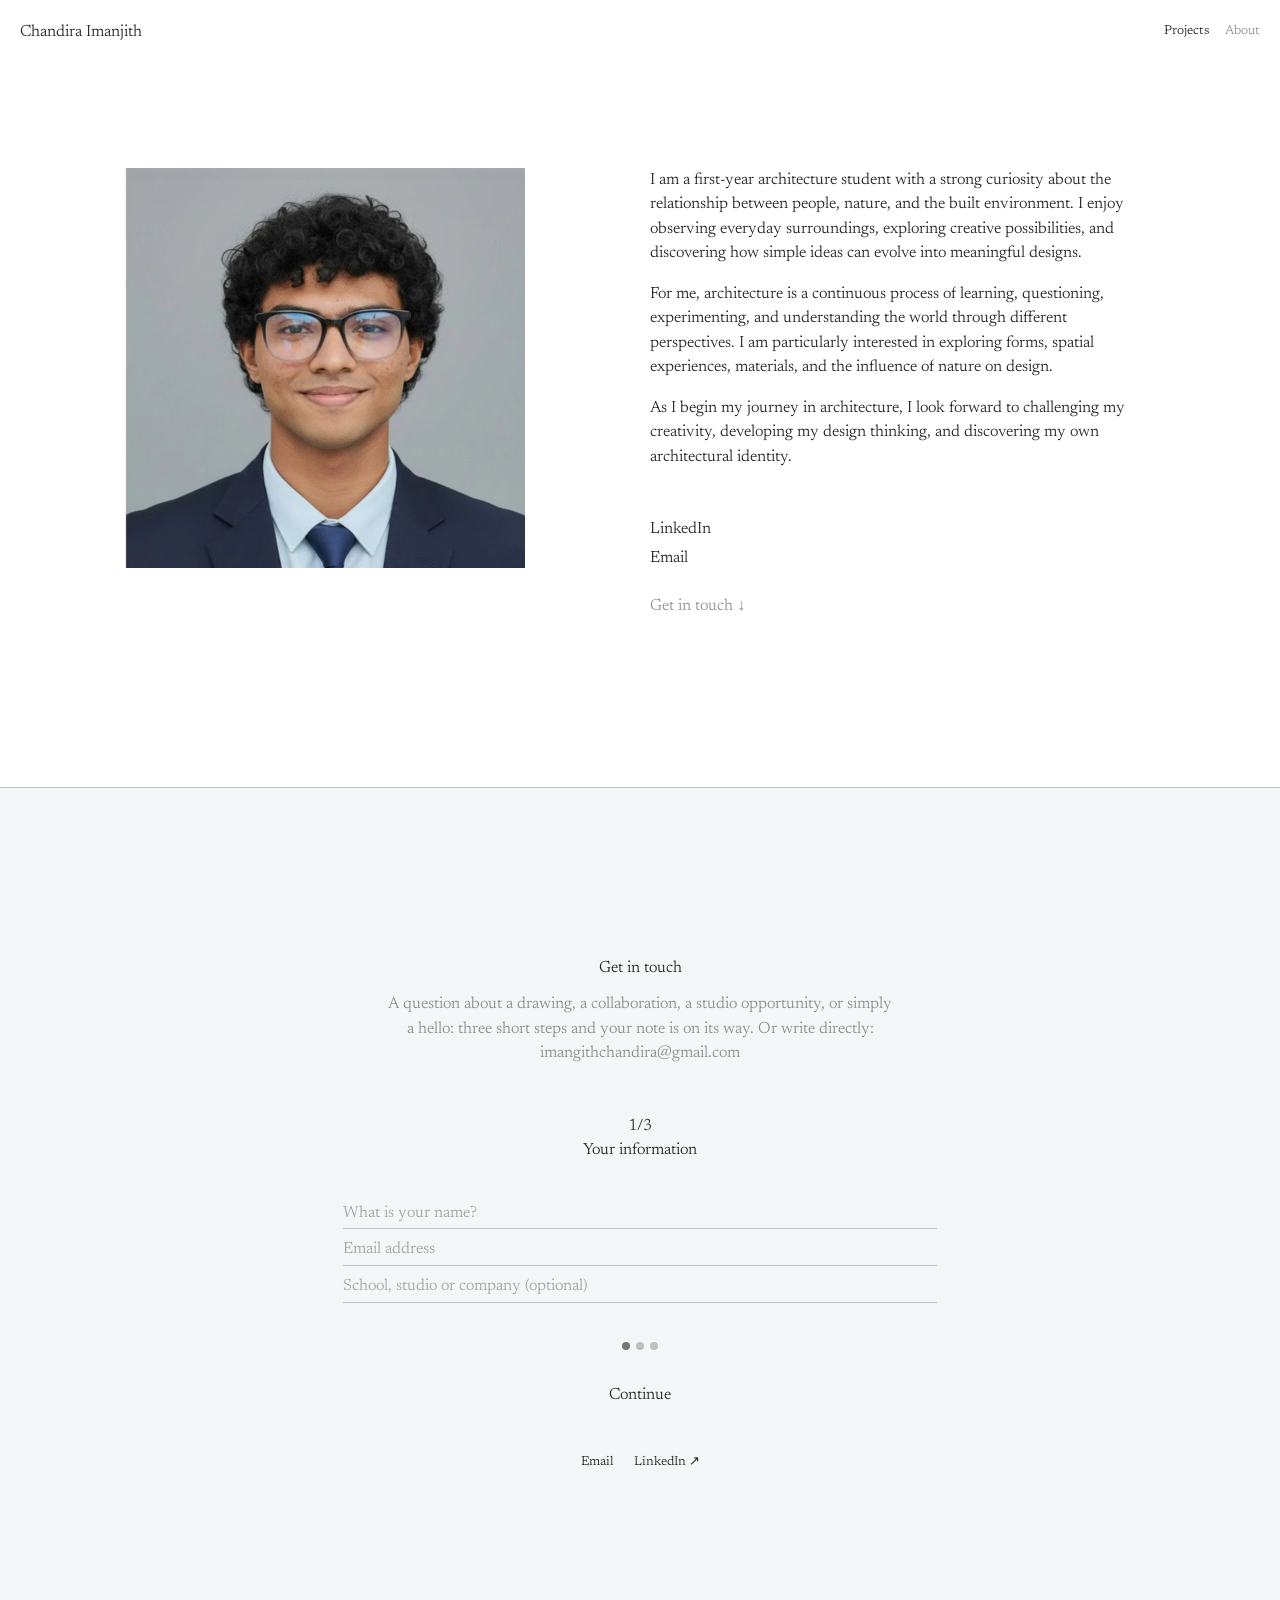
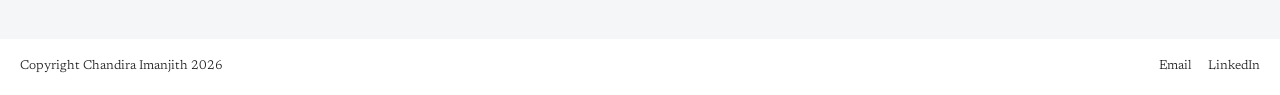
==== commit ab680a58: "Simplify the menu and rewrite the About section Drop Contact from the top menu and put About in the " ====
--- a/about.html
+++ b/about.html
@@ -22,9 +22,8 @@
   <nav class="header__nav" aria-label="Main">
     <a class="header__logo" href="index.html">Chandira Imanjith</a>
     <ul class="header__links">
+      <li><a href="projects.html">Projects</a></li>
       <li><a href="about.html" aria-current="page">About</a></li>
-      <li><a href="projects.html">Projects</a></li>
-      <li><a href="about.html#contact">Contact</a></li>
     </ul>
   </nav>
 </header>
@@ -33,30 +32,21 @@
 <div class="about">
   <h1 class="sr-only">About Chandira Imanjith</h1>
 
-  <section class="grid">
-    <p class="about__intro" data-reveal="text">I’m Chandira Imanjith, a first-year architecture student at the City School of Architecture in Colombo. I draw to look more closely: at how a tower meets its street corner, how light cuts through a dark interior, how a city stacks itself up a hillside.</p>
-  </section>
-
-  <section class="grid about__mid">
-    <ul class="about__links">
-      <li><a href="https://www.linkedin.com/in/chandira-imanjith-b4b7283a2" target="_blank" rel="noopener noreferrer">LinkedIn</a></li>
-      <li><a href="mailto:imangithchandira@gmail.com">Email</a></li>
-      <li class="dim"><a href="#contact">Get in touch ↓</a></li>
-    </ul>
+  <section class="grid about__main">
     <div class="about__portrait media" data-reveal="img">
       <img src="assets/img/portrait.webp" alt="Portrait of Chandira Imanjith" width="800" height="800">
     </div>
-  </section>
-
-  <section class="grid about__more">
-    <a class="about__figure" href="project.html?p=marseille">
-      <div class="media" data-reveal="img" style="aspect-ratio:1300 / 1740">
-        <img src="assets/img/marseille.webp" alt="Watercolor and ink sketch of a Marseille stairway opening onto the harbor" width="1300" height="1740" loading="lazy">
+    <div class="about__body">
+      <div class="about__text">
+        <p data-reveal="text">I am a first-year architecture student with a strong curiosity about the relationship between people, nature, and the built environment. I enjoy observing everyday surroundings, exploring creative possibilities, and discovering how simple ideas can evolve into meaningful designs.</p>
+        <p data-reveal="text">For me, architecture is a continuous process of learning, questioning, experimenting, and understanding the world through different perspectives. I am particularly interested in exploring forms, spatial experiences, materials, and the influence of nature on design.</p>
+        <p data-reveal="text">As I begin my journey in architecture, I look forward to challenging my creativity, developing my design thinking, and discovering my own architectural identity.</p>
       </div>
-    </a>
-    <div class="about__text">
-      <p data-reveal="text">This site gathers a first set of sketches and studies in ink and watercolor: a glass tower in perspective, a black-and-white study of light and dark, and street scenes of Málaga and Marseille.</p>
-      <p data-reveal="text">I’m at the beginning of my studies, and this map will keep growing with them. If something here catches your eye, I’d be glad to hear from you.</p>
+      <ul class="about__links">
+        <li><a href="https://www.linkedin.com/in/chandira-imanjith-b4b7283a2" target="_blank" rel="noopener noreferrer">LinkedIn</a></li>
+        <li><a href="mailto:imangithchandira@gmail.com">Email</a></li>
+        <li class="dim"><a href="#contact">Get in touch ↓</a></li>
+      </ul>
     </div>
   </section>
 </div>
--- a/assets/css/style.css
+++ b/assets/css/style.css
@@ -338,24 +338,26 @@
    ========================================================================== */
 
 .about { padding-block: var(--section); font-size: 1.125rem; line-height: 1.5; }
-.about__intro { grid-column: 3 / -1; text-indent: calc(2 * var(--col) + 2 * var(--m)); }
-.about__mid { margin-top: calc(var(--line) * 2.5); align-items: end; }
-.about__links { grid-column: 3 / span 4; display: flex; flex-direction: column; align-items: flex-start; gap: 4px; }
+.about__main { align-items: start; }
+.about__portrait { grid-column: 2 / span 4; aspect-ratio: 1; }
+.about__body { grid-column: 7 / span 5; }
+.about__text p + p { margin-top: 16px; }
+.about__links { display: flex; flex-direction: column; align-items: flex-start; gap: 4px; margin-top: calc(var(--line) * 2); }
 .about__links a { transition: opacity .3s; }
 .about__links a:hover { opacity: .4; }
 .about__links .dim { margin-top: 1.25em; }
-.about__portrait { grid-column: 9 / -1; aspect-ratio: 1; }
-.about__more { margin-top: var(--section); }
-.about__figure { grid-column: 1 / span 5; }
-.about__text { grid-column: 6 / span 4; }
-.about__text p + p { margin-top: 16px; }
 
 @media (max-width: 991px) {
-  .about__intro { grid-column: 1 / -1; text-indent: 3em; }
-  .about__mid { margin-top: calc(var(--line) * 2); row-gap: 28px; }
-  .about__portrait { grid-column: 1 / span 3; grid-row: 1; }
-  .about__links { grid-column: 1 / -1; grid-row: 2; }
-  .about__figure, .about__text { grid-column: 1 / -1; }
+  .about__main { row-gap: 28px; }
+  .about__portrait { grid-column: 1 / span 2; }
+  .about__body { grid-column: 1 / -1; }
+}
+@media (max-width: 600px) {
+  .about__portrait { grid-column: 1 / span 3; }
+}
+
+@media (prefers-reduced-motion: no-preference) {
+  html { scroll-behavior: smooth; }
 }
 
 /* ==========================================================================
